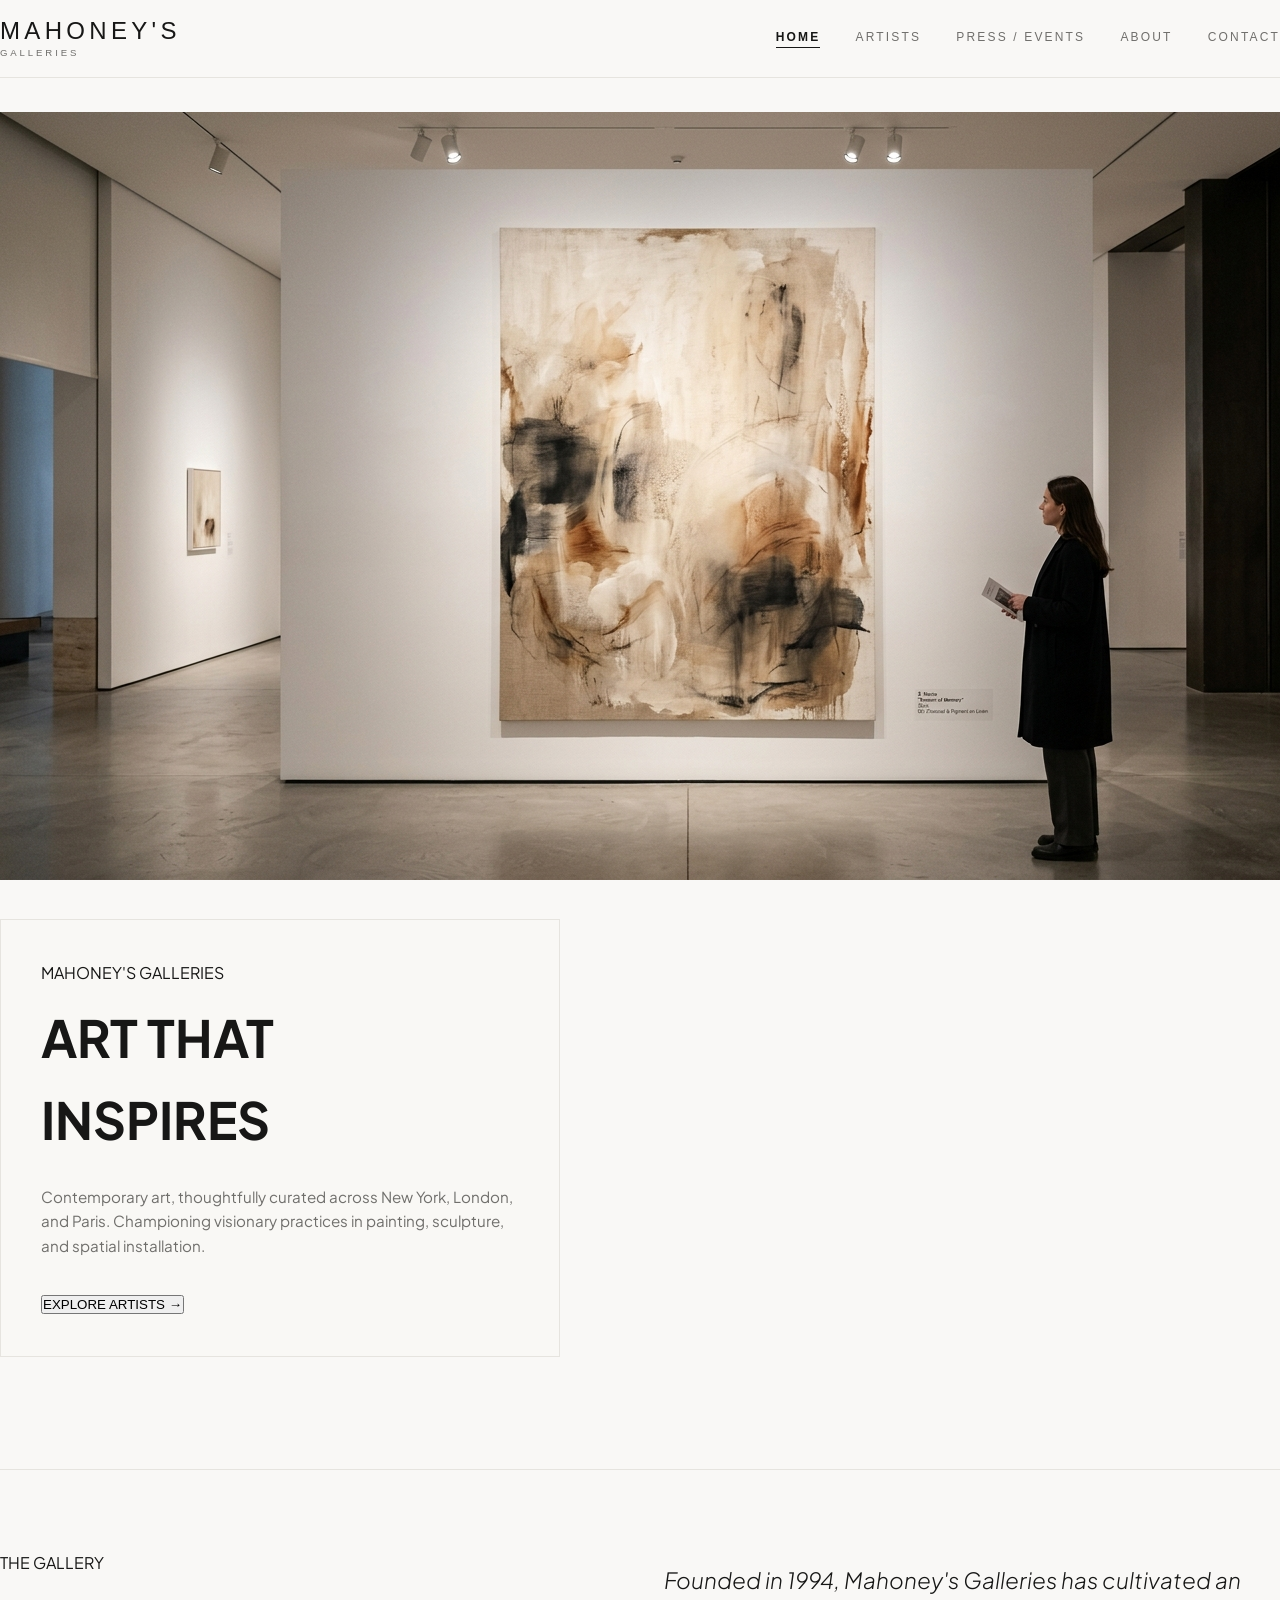
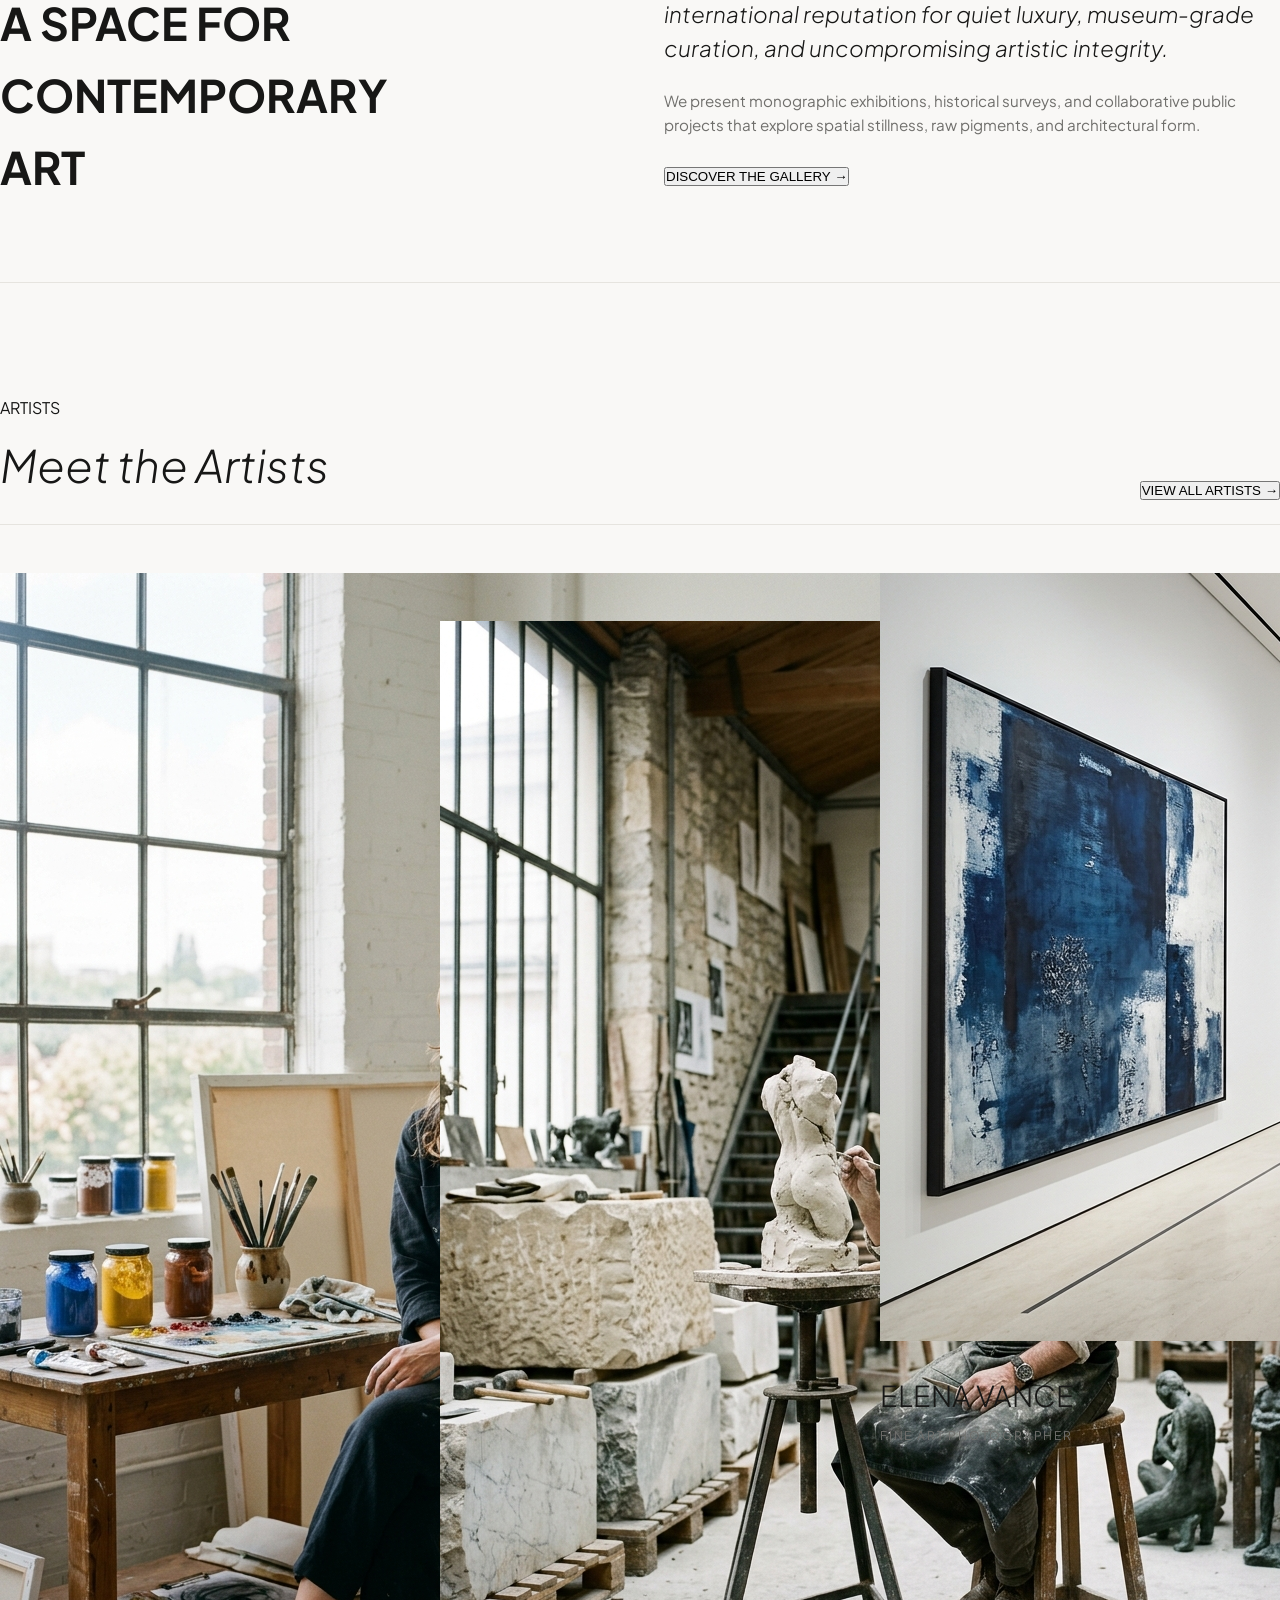
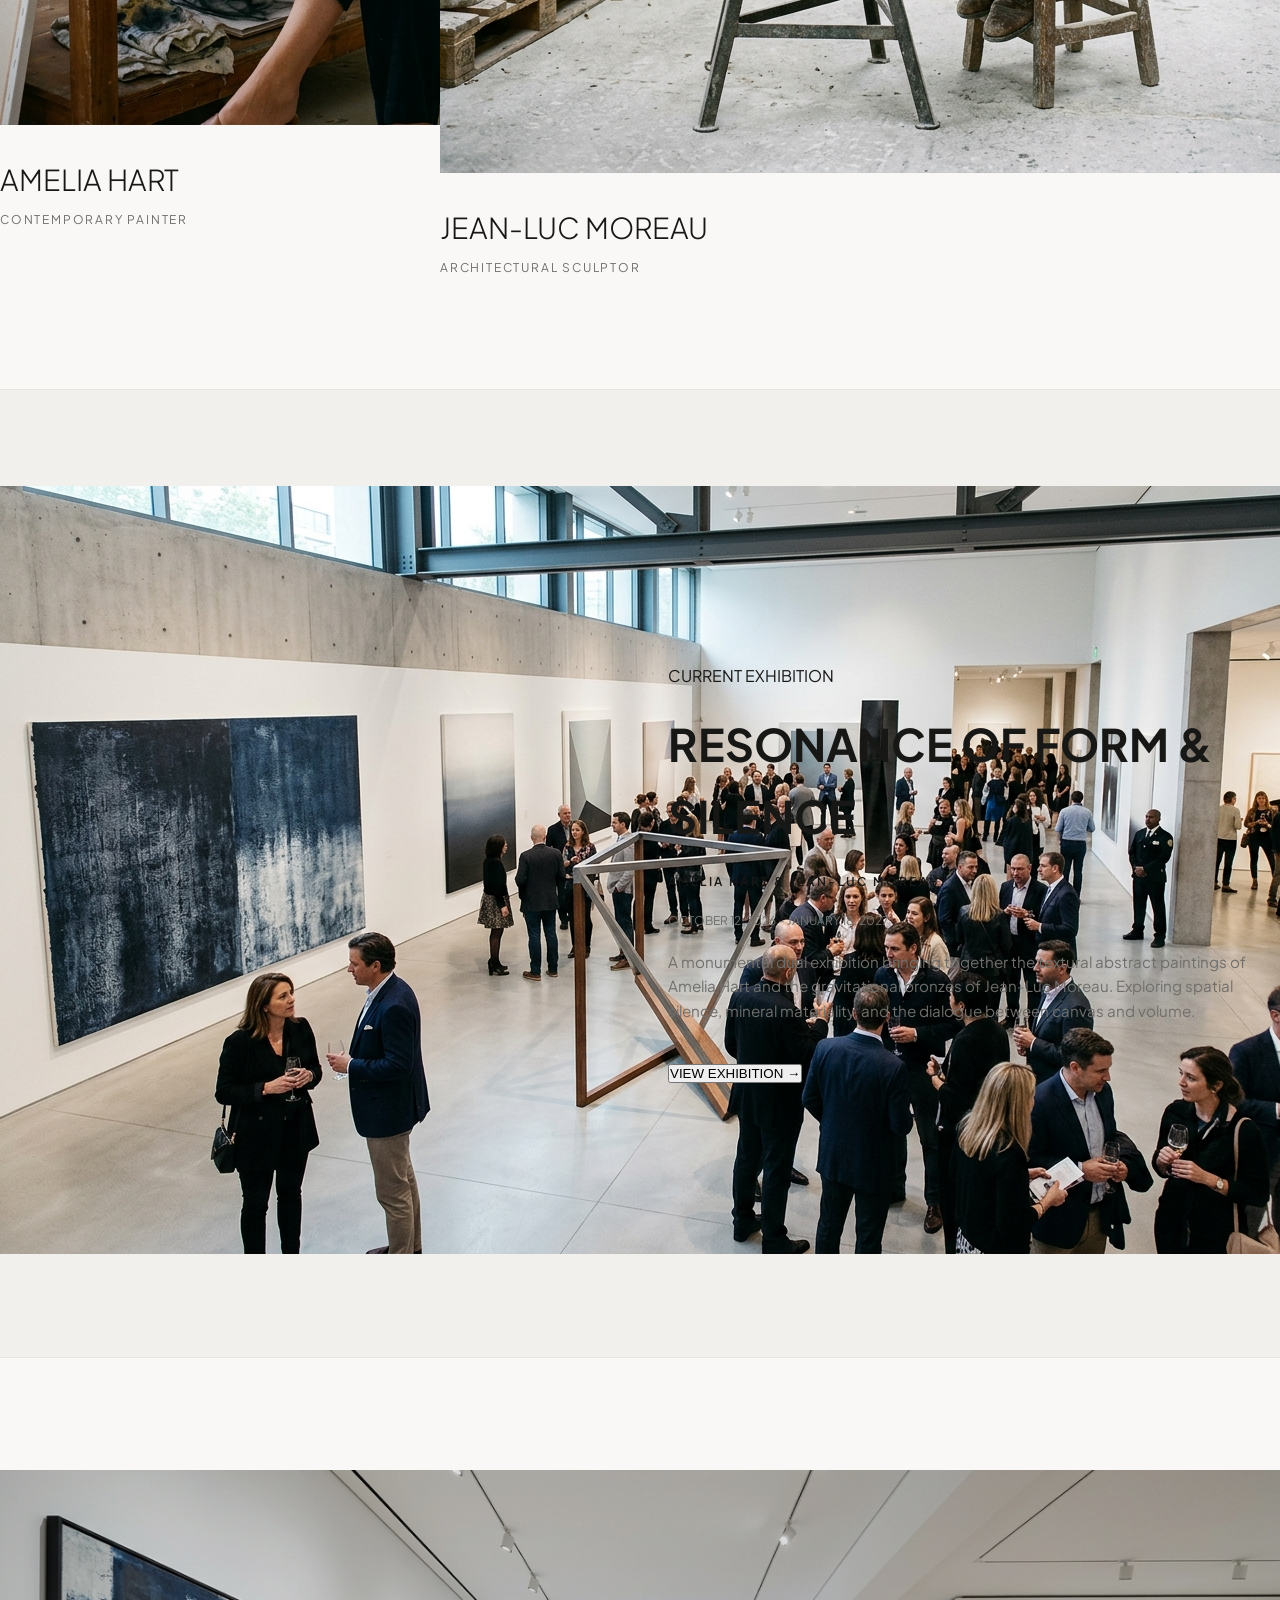
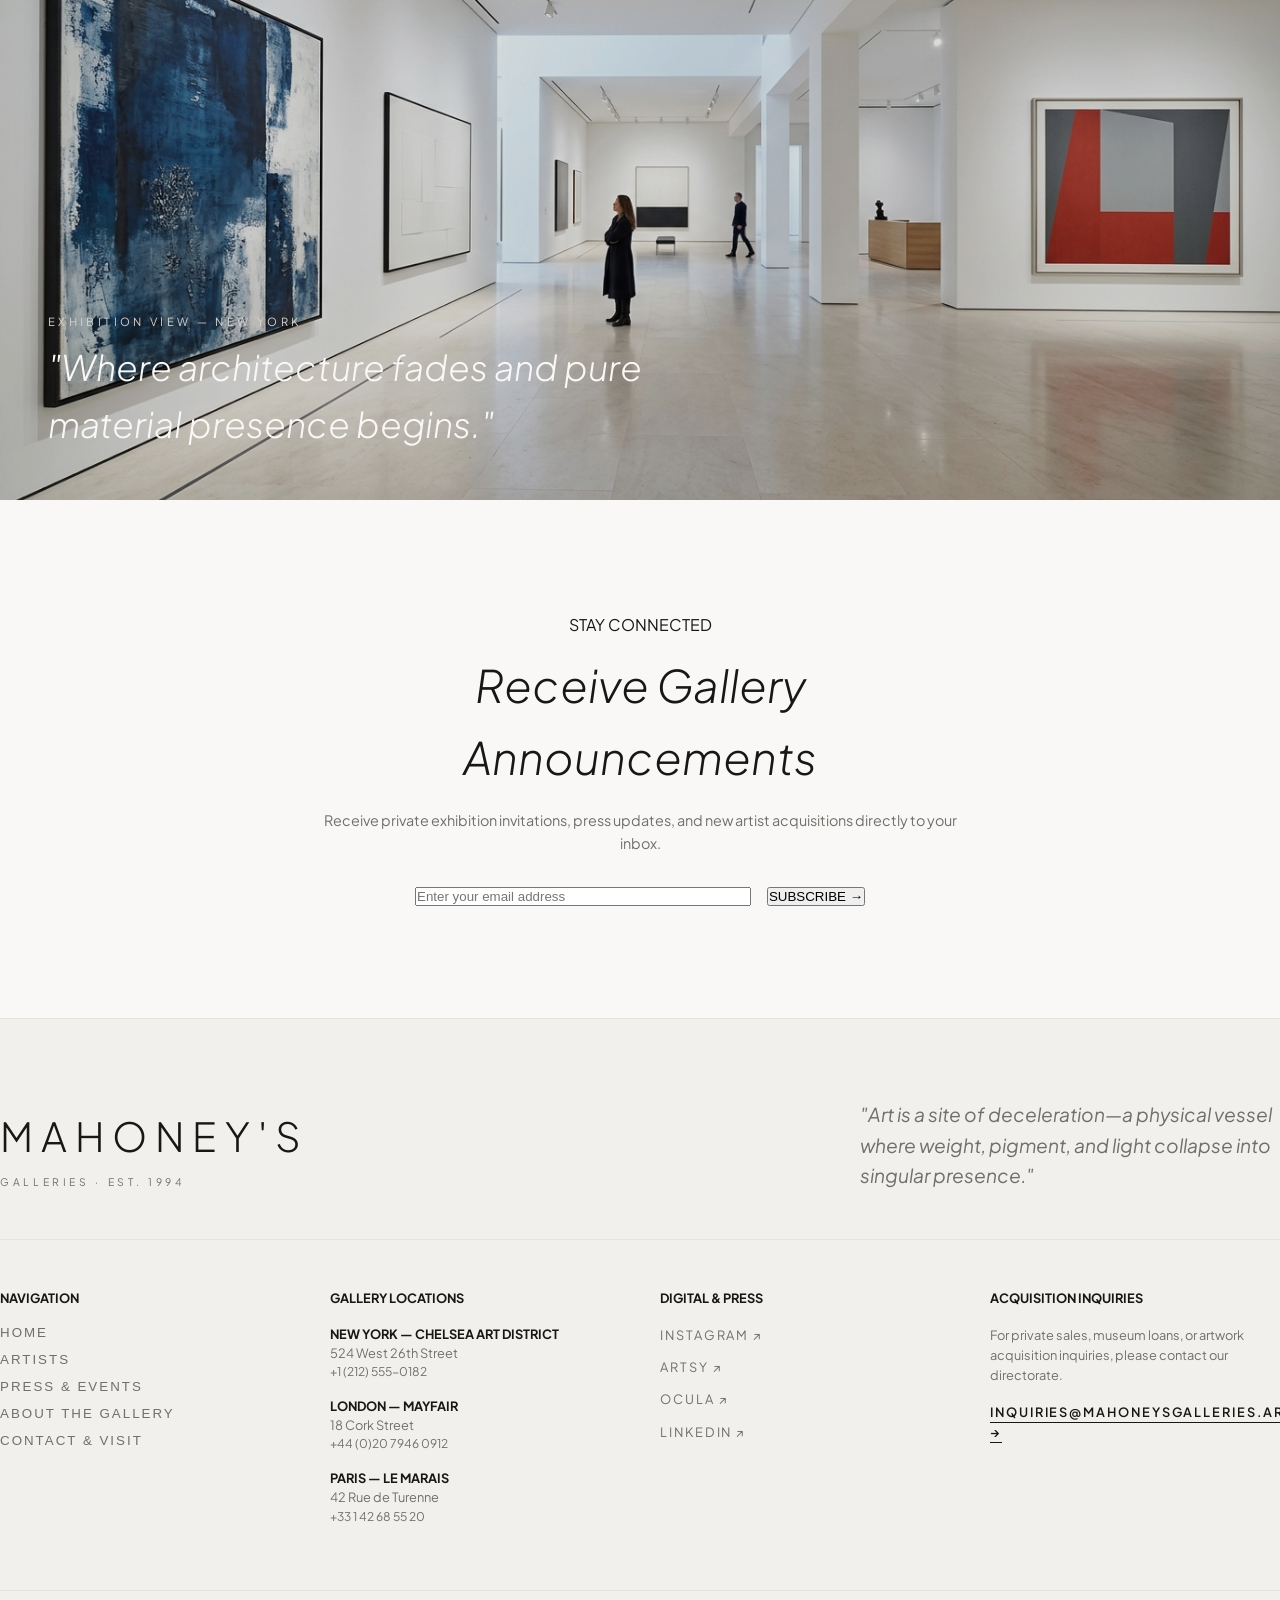
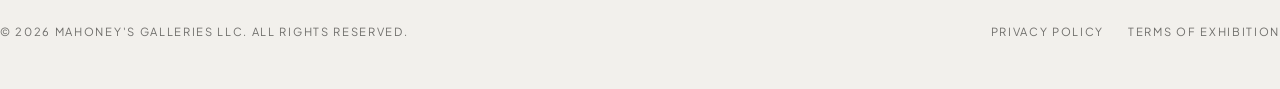
==== index.html @ 4bb2cbe0 "Add files via upload" ====
<!DOCTYPE html>
<html lang="en">
<head>
  <meta charset="UTF-8" />
  <meta name="viewport" content="width=device-width, initial-scale=1.0" />
  <title>MAHONEY'S GALLERIES | Contemporary Art Institution</title>
  <meta name="description" content="Mahoney's Galleries represents leading contemporary international artists across New York, London, and Paris. Thoughtfully curated exhibitions of modern painting, sculpture, and spatial installation art." />
  
  <!-- Open Graph Meta -->
  <meta property="og:title" content="MAHONEY'S GALLERIES | Contemporary Art & Curated Exhibitions" />
  <meta property="og:description" content="A space for contemporary art, ideas, and connection. Representing international contemporary artists." />
  <meta property="og:type" content="website" />
  
  <!-- Google Fonts: Cormorant Garamond (Editorial Serif) & Plus Jakarta Sans (Clean Sans-Serif) -->
  <link rel="preconnect" href="https://fonts.googleapis.com">
  <link rel="preconnect" href="https://fonts.gstatic.com" crossorigin>
  <link href="https://fonts.googleapis.com/css2?family=Cormorant+Garamond:ital,wght@0,300;0,400;0,500;0,600;1,300;1,400&family=Plus+Jakarta+Sans:wght@300;400;500;600;700&display=swap" rel="stylesheet">
  
  <!-- Design System CSS -->
  <link rel="stylesheet" href="src/index.css" />
</head>
<body>
  
  <!-- App Mounting Container -->
  <div id="root"></div>

  <!-- Standalone Browser Script (Zero Build Step Required, Works Directly via file:// or http://) -->
  <script src="js/app.js"></script>

</body>
</html>
---- src/index.css ----
/* ==========================================================================
   MAHONEY'S GALLERIES — LUXURY EDITORIAL DESIGN SYSTEM (VANILLA CSS)
   ========================================================================== */

:root {
  /* Color Palette */
  --bg-primary: #F9F8F6;
  --bg-secondary: #F2F0EC;
  --bg-card: #FFFFFF;
  --bg-dark: #171716;
  --text-primary: #171716;
  --text-secondary: #706F6C;
  --text-muted: #9C9A94;
  --text-light: #F9F8F6;
  --border-color: #E6E4DF;
  --border-dark: #171716;

  /* Typography */
  --font-serif: 'Cormorant Garamond', Georgia, serif;
  --font-sans: 'Plus Jakarta Sans', system-ui, -apple-system, sans-serif;
  --font-mono: ui-monospace, 'Cascadia Code', monospace;
}

/* Global Reset & Base */
*, *::before, *::after {
  box-sizing: border-box;
  margin: 0;
  padding: 0;
}

html {
  scroll-behavior: smooth;
  background-color: var(--bg-primary);
  color: var(--text-primary);
  font-family: var(--font-sans);
  -webkit-font-smoothing: antialiased;
  -moz-osx-font-smoothing: grayscale;
}

body {
  background-color: var(--bg-primary);
  color: var(--text-primary);
  min-height: 100vh;
  overflow-x: hidden;
  line-height: 1.6;
}

/* Custom Scrollbar */
::-webkit-scrollbar {
  width: 6px;
  height: 6px;
}
::-webkit-scrollbar-track {
  background: var(--bg-primary);
}
::-webkit-scrollbar-thumb {
  background: #D5D2CB;
  border-radius: 0px;
}
::-webkit-scrollbar-thumb:hover {
  background: #A09D96;
}

/* Layout Containers */
.gallery-container {
  width: 100%;
  max-width: 1400px;
  margin-left: auto;
  margin-right: auto;
  padding-left: 1.5rem;
  padding-right: 1.5rem;
}

@media (min-width: 768px) {
  .gallery-container {
    padding-left: 3rem;
    padding-right: 3rem;
  }
}

/* Typography Classes */
.font-serif {
  font-family: var(--font-serif);
}

.font-sans {
  font-family: var(--font-sans);
}

.font-mono {
  font-family: var(--font-mono);
}

.display-title {
  font-family: var(--font-serif);
  font-weight: 300;
  letter-spacing: -0.02em;
  line-height: 1.05;
}

.section-label {
  font-family: var(--font-sans);
  font-size: 0.75rem;
  font-weight: 600;
  letter-spacing: 0.2em;
  text-transform: uppercase;
  color: var(--text-secondary);
}

/* Editorial Button & Link System */
.link-editorial {
  display: inline-flex;
  align-items: center;
  gap: 0.6rem;
  font-family: var(--font-sans);
  font-size: 0.8125rem;
  font-weight: 600;
  letter-spacing: 0.18em;
  text-transform: uppercase;
  color: var(--text-primary);
  text-decoration: none;
  background: none;
  border: none;
  cursor: pointer;
  position: relative;
  padding-bottom: 4px;
  transition: opacity 0.3s ease;
}

.link-editorial::after {
  content: '';
  position: absolute;
  bottom: 0;
  left: 0;
  width: 100%;
  height: 1px;
  background-color: var(--text-primary);
  transform: scaleX(0.4);
  transform-origin: left;
  transition: transform 0.3s cubic-bezier(0.25, 1, 0.5, 1);
}

.link-editorial:hover::after {
  transform: scaleX(1);
}

.link-editorial .arrow-icon {
  transition: transform 0.3s ease;
}

.link-editorial:hover .arrow-icon {
  transform: translateX(5px);
}

/* Buttons */
.btn-primary-dark {
  display: inline-block;
  padding: 1rem 2.5rem;
  background-color: var(--text-primary);
  color: var(--text-light);
  font-family: var(--font-sans);
  font-size: 0.75rem;
  font-weight: 600;
  letter-spacing: 0.2em;
  text-transform: uppercase;
  border: 1px solid var(--text-primary);
  cursor: pointer;
  transition: background-color 0.3s ease, color 0.3s ease;
  text-decoration: none;
  text-align: center;
}

.btn-primary-dark:hover {
  background-color: #000000;
  border-color: #000000;
}

.btn-outline-light {
  display: inline-block;
  padding: 1rem 2.5rem;
  background-color: transparent;
  color: var(--text-light);
  font-family: var(--font-sans);
  font-size: 0.75rem;
  font-weight: 600;
  letter-spacing: 0.2em;
  text-transform: uppercase;
  border: 1px solid var(--text-light);
  cursor: pointer;
  transition: background-color 0.3s ease, color 0.3s ease;
  text-decoration: none;
}

.btn-outline-light:hover {
  background-color: var(--text-light);
  color: var(--text-primary);
}

/* Image Aspect Ratio Containers */
.art-img-container {
  overflow: hidden;
  background-color: var(--bg-secondary);
  position: relative;
  width: 100%;
}

.art-img-container img {
  width: 100%;
  height: 100%;
  object-fit: cover;
  display: block;
  transition: transform 0.8s cubic-bezier(0.16, 1, 0.3, 1), opacity 0.4s ease;
}

.art-img-container:hover img {
  transform: scale(1.03);
}

/* Form Styling */
.form-input-minimal {
  width: 100%;
  background: transparent;
  border: none;
  border-bottom: 1px solid var(--border-color);
  padding: 0.9rem 0;
  font-family: var(--font-sans);
  font-size: 0.9375rem;
  color: var(--text-primary);
  outline: none;
  border-radius: 0;
  transition: border-color 0.3s ease;
}

.form-input-minimal:focus {
  border-bottom-color: var(--text-primary);
}

.form-input-minimal::placeholder {
  color: var(--text-muted);
}

/* Animation Keyframes */
@keyframes fadeIn {
  from { opacity: 0; transform: translateY(10px); }
  to { opacity: 1; transform: translateY(0); }
}

.animate-fade-in {
  animation: fadeIn 0.5s cubic-bezier(0.16, 1, 0.3, 1) forwards;
}

/* Layout Helper Utilities */
.header-glass {
  background-color: rgba(249, 248, 246, 0.95);
  backdrop-filter: blur(8px);
  border-bottom: 1px solid var(--border-color);
}
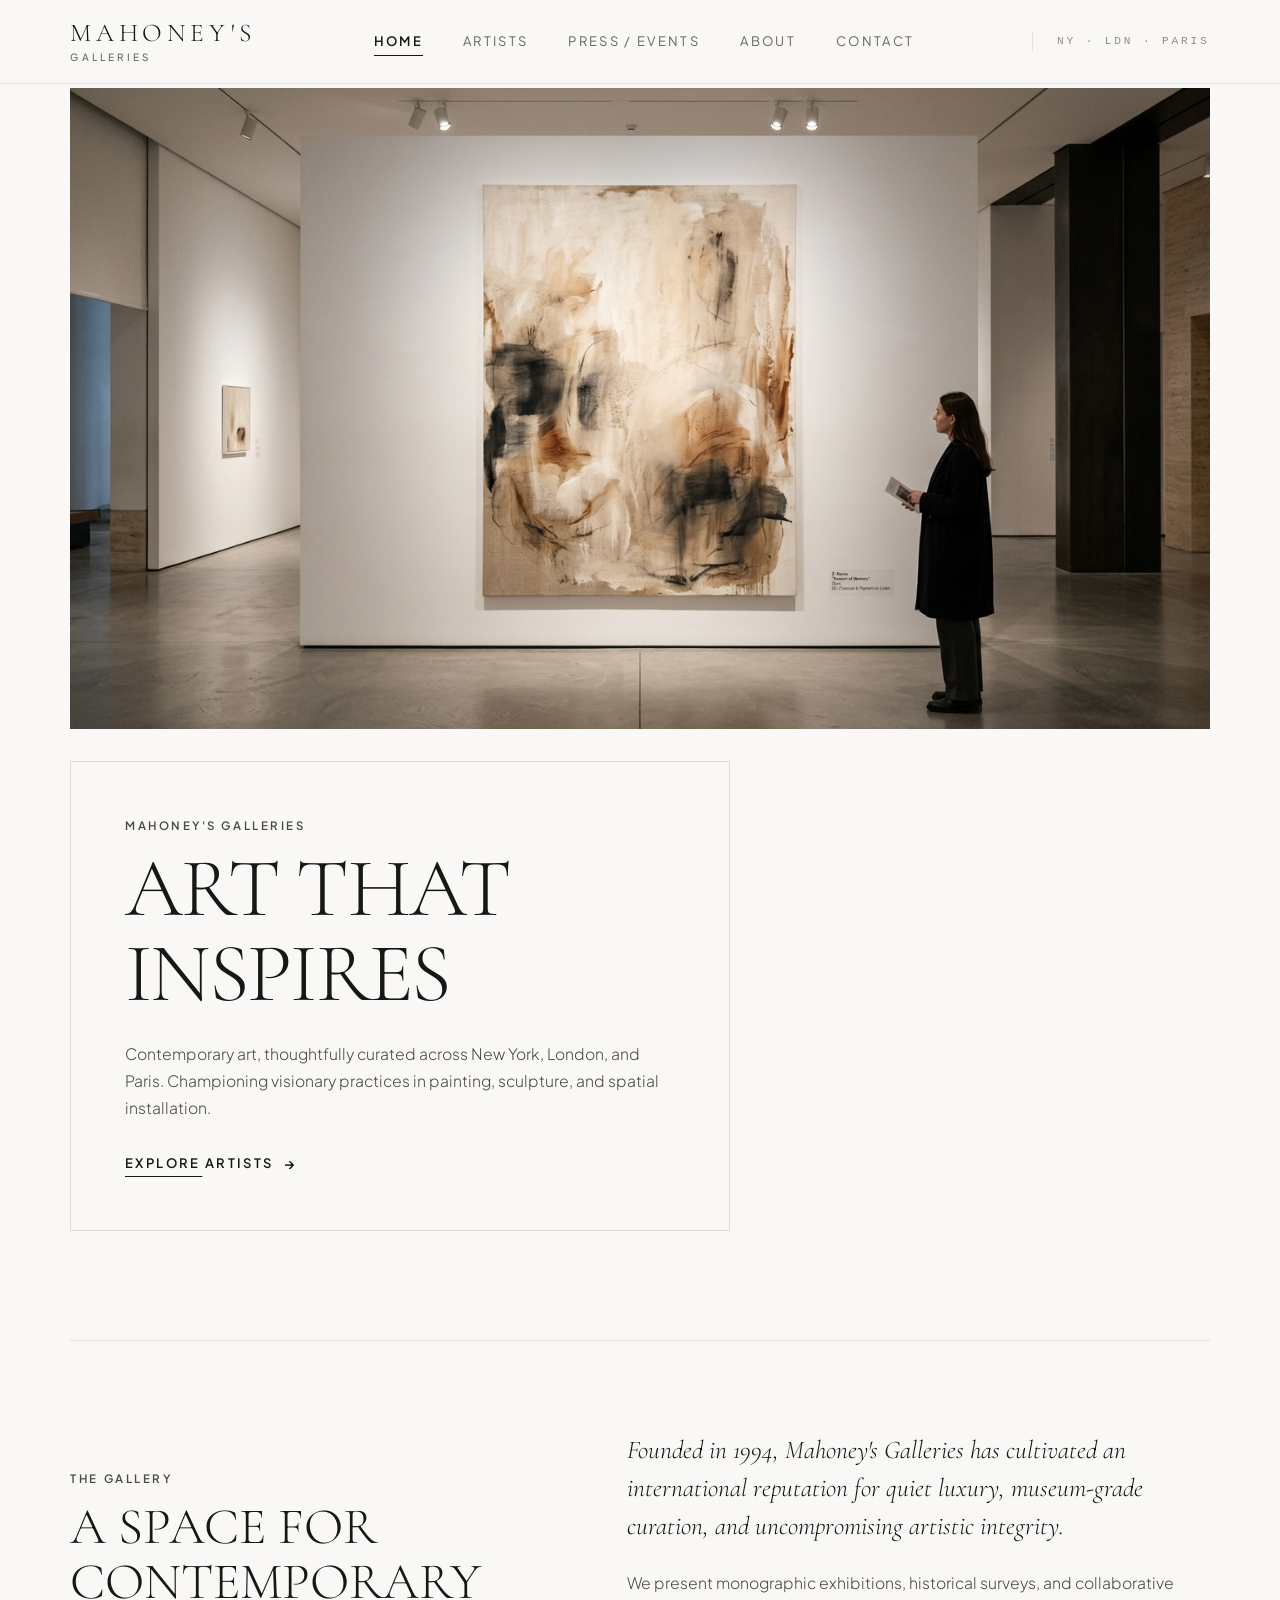
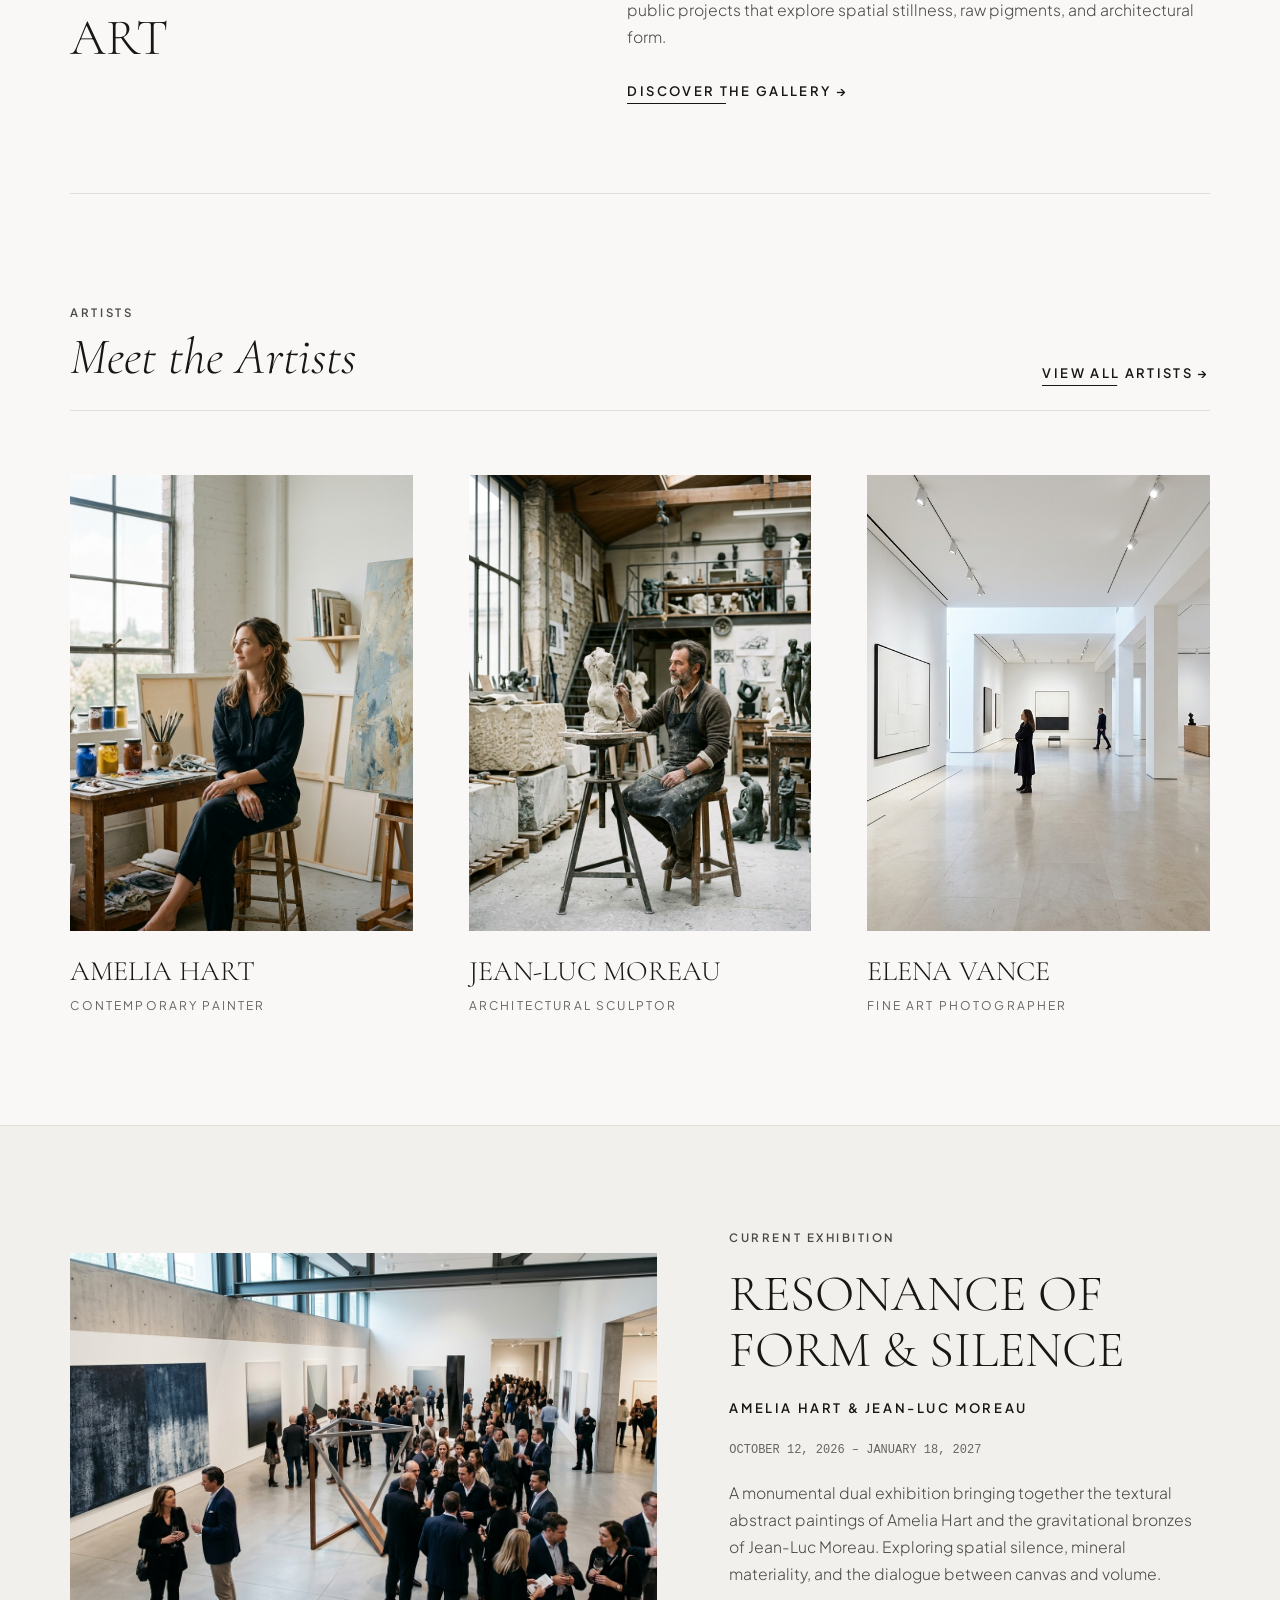
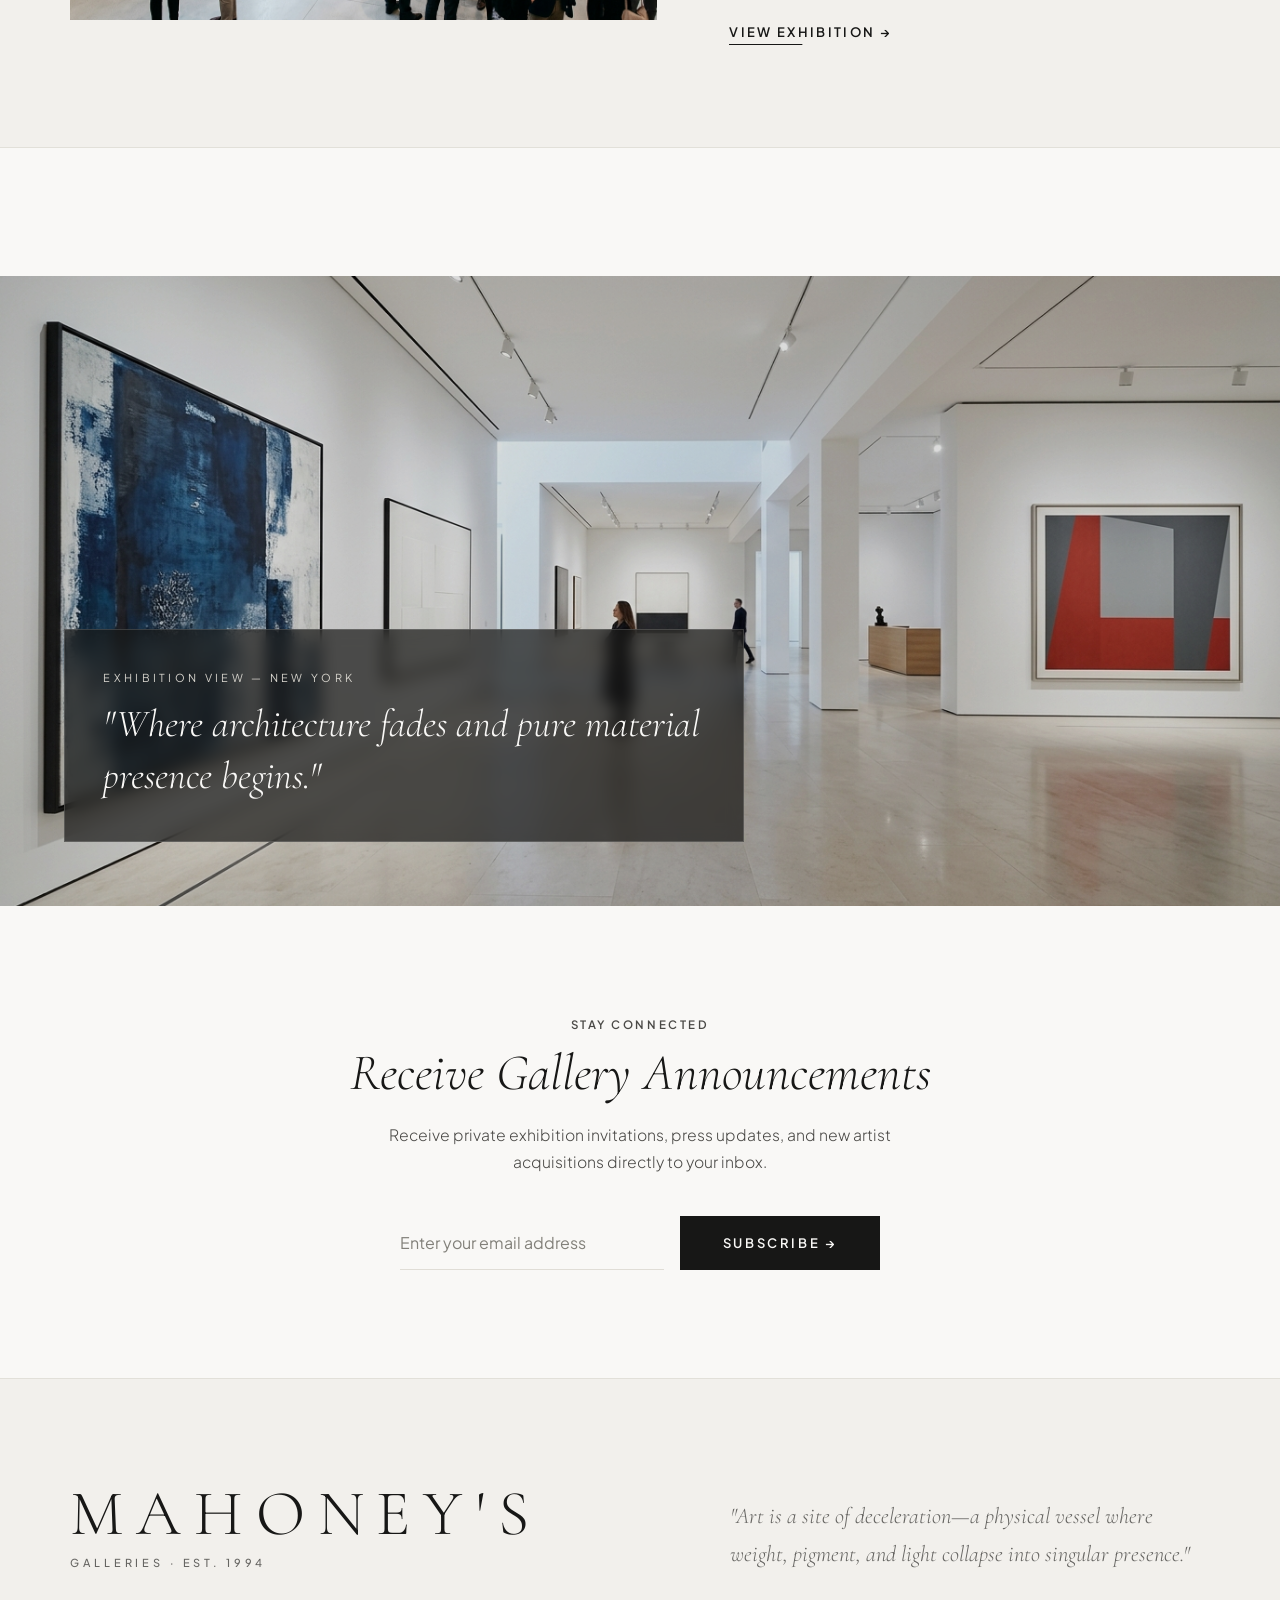
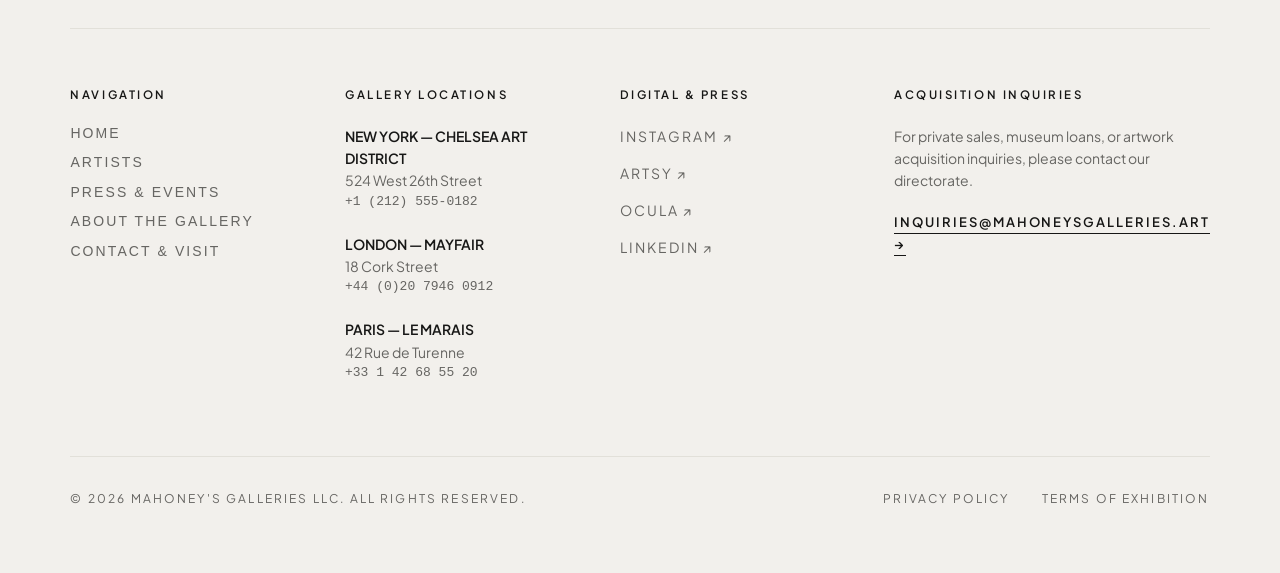
==== commit 682ce7eb: "Add files via upload" ====
--- a/index.html
+++ b/index.html
@@ -1,31 +1,342 @@
-<!DOCTYPE html>
-<html lang="en">
-<head>
-  <meta charset="UTF-8" />
-  <meta name="viewport" content="width=device-width, initial-scale=1.0" />
+<html lang="en"><head>
+  <meta charset="UTF-8">
+  <meta name="viewport" content="width=device-width, initial-scale=1.0">
   <title>MAHONEY'S GALLERIES | Contemporary Art Institution</title>
-  <meta name="description" content="Mahoney's Galleries represents leading contemporary international artists across New York, London, and Paris. Thoughtfully curated exhibitions of modern painting, sculpture, and spatial installation art." />
+  <meta name="description" content="Mahoney's Galleries represents leading contemporary international artists across New York, London, and Paris. Thoughtfully curated exhibitions of modern painting, sculpture, and spatial installation art.">
   
   <!-- Open Graph Meta -->
-  <meta property="og:title" content="MAHONEY'S GALLERIES | Contemporary Art & Curated Exhibitions" />
-  <meta property="og:description" content="A space for contemporary art, ideas, and connection. Representing international contemporary artists." />
-  <meta property="og:type" content="website" />
+  <meta property="og:title" content="MAHONEY'S GALLERIES | Contemporary Art &amp; Curated Exhibitions">
+  <meta property="og:description" content="A space for contemporary art, ideas, and connection. Representing international contemporary artists.">
+  <meta property="og:type" content="website">
   
   <!-- Google Fonts: Cormorant Garamond (Editorial Serif) & Plus Jakarta Sans (Clean Sans-Serif) -->
   <link rel="preconnect" href="https://fonts.googleapis.com">
-  <link rel="preconnect" href="https://fonts.gstatic.com" crossorigin>
-  <link href="https://fonts.googleapis.com/css2?family=Cormorant+Garamond:ital,wght@0,300;0,400;0,500;0,600;1,300;1,400&family=Plus+Jakarta+Sans:wght@300;400;500;600;700&display=swap" rel="stylesheet">
+  <link rel="preconnect" href="https://fonts.gstatic.com" crossorigin="">
+  <link href="https://fonts.googleapis.com/css2?family=Cormorant+Garamond:ital,wght@0,300;0,400;0,500;0,600;1,300;1,400&amp;family=Plus+Jakarta+Sans:wght@300;400;500;600;700&amp;display=swap" rel="stylesheet">
   
   <!-- Design System CSS -->
-  <link rel="stylesheet" href="src/index.css" />
+  <link rel="stylesheet" href="src/index.css">
 </head>
 <body>
   
   <!-- App Mounting Container -->
-  <div id="root"></div>
+  <div id="root">
+      <div style="min-height: 100vh; display: flex; flex-direction: column; background-color: #F9F8F6; color: #171716;">
+        
+      <header style="position: fixed; top: 0; left: 0; right: 0; z-index: 40; background-color: rgba(249, 248, 246, 0.96); backdrop-filter: blur(8px); border-bottom: 1px solid #E2E0D9; padding: 1.25rem 0; transition: all 0.3s ease;">
+        <div class="gallery-container" style="display: flex; align-items: center; justify-content: space-between;">
+          
+          <!-- Logo -->
+          <button data-nav="home" style="background: none; border: none; text-align: left; cursor: pointer; padding: 0;">
+            <span class="font-serif" style="font-size: clamp(1.4rem, 2vw, 1.75rem); letter-spacing: 0.18em; text-transform: uppercase; font-weight: 300; display: block; line-height: 1; color: #171716;">
+              MAHONEY'S
+            </span>
+            <span class="font-sans" style="font-size: 0.625rem; letter-spacing: 0.32em; color: #666562; text-transform: uppercase; display: block; margin-top: 5px; font-weight: 500;">
+              GALLERIES
+            </span>
+          </button>
+
+          <!-- Desktop Nav (860px+) -->
+          <nav class="nav-desktop-only" style="align-items: center; gap: 2.5rem;">
+            
+                <button data-nav="home" class="header-nav-link" style="color: #171716; font-weight: 600; border-bottom: 1px solid #171716;">
+                  Home
+                </button>
+              
+                <button data-nav="artists" class="header-nav-link" style="color: #666562; font-weight: 400; border-bottom: 1px solid transparent;">
+                  Artists
+                </button>
+              
+                <button data-nav="press-events" class="header-nav-link" style="color: #666562; font-weight: 400; border-bottom: 1px solid transparent;">
+                  Press / Events
+                </button>
+              
+                <button data-nav="about" class="header-nav-link" style="color: #666562; font-weight: 400; border-bottom: 1px solid transparent;">
+                  About
+                </button>
+              
+                <button data-nav="contact" class="header-nav-link" style="color: #666562; font-weight: 400; border-bottom: 1px solid transparent;">
+                  Contact
+                </button>
+              
+          </nav>
+
+          <!-- Location Indicator Desktop -->
+          <div class="nav-desktop-only" style="align-items: center; gap: 0.6rem; font-size: 0.7rem; letter-spacing: 0.25em; color: #8E8C86; font-family: var(--font-mono); text-transform: uppercase; border-left: 1px solid #E2E0D9; padding-left: 1.5rem;">
+            <span>NY</span><span>·</span><span>LDN</span><span>·</span><span>PARIS</span>
+          </div>
+
+          <!-- Mobile Hamburger Toggle (< 860px) -->
+          <button id="toggle-mobile-menu" class="hamburger-mobile-only" style="background: none; border: none; cursor: pointer; font-family: var(--font-sans); font-size: 0.8125rem; letter-spacing: 0.2em; text-transform: uppercase; font-weight: 600; color: #171716; padding: 0.5rem 0; align-items: center; gap: 0.5rem;">
+            <span>MENU</span>
+            <span style="font-size: 1.2rem; line-height: 1;">☰</span>
+          </button>
+
+        </div>
+      </header>
+    
+        <main style="flex: 1;">
+          
+      <div style="padding-top: 5.5rem;">
+        
+        <!-- HERO SECTION -->
+        <section class="gallery-container section-margin">
+          <div class="hero-wrapper">
+            
+            <!-- Hero Image Container (65-75vh mobile) -->
+            <div class="art-img-container" style="aspect-ratio: 16/9; max-height: 75vh; min-height: 50vh;">
+              <img src="images/hero_artwork.jpg" alt="Contemporary Art Exhibition Hero Canvas">
+            </div>
+
+            <!-- Dedicated High-Contrast Text Card -->
+            <div class="hero-text-card">
+              <span class="section-label" style="display: block; margin-bottom: 0.75rem;">MAHONEY'S GALLERIES</span>
+              
+              <h1 class="hero-display-title" style="text-transform: uppercase; margin-bottom: 1.5rem;">
+                ART THAT<br>INSPIRES
+              </h1>
+              
+              <p class="body-text-editorial" style="margin-bottom: 2rem;">
+                Contemporary art, thoughtfully curated across New York, London, and Paris. Championing visionary practices in painting, sculpture, and spatial installation.
+              </p>
+
+              <div>
+                <button data-nav="artists" class="link-editorial">
+                  <span>EXPLORE ARTISTS</span> <span class="arrow-icon">→</span>
+                </button>
+              </div>
+            </div>
+
+          </div>
+        </section>
+
+        <!-- INTRODUCTION SECTION -->
+        <section class="gallery-container section-margin">
+          <div style="border-top: 1px solid #E2E0D9; border-bottom: 1px solid #E2E0D9; padding: clamp(3.5rem, 7vw, 6.5rem) 0;">
+            <div class="intro-grid">
+              <div>
+                <span class="section-label" style="display: block; margin-bottom: 0.75rem;">THE GALLERY</span>
+                <h2 class="section-heading-large" style="text-transform: uppercase;">
+                  A SPACE FOR<br>CONTEMPORARY<br>ART
+                </h2>
+              </div>
+              <div style="display: flex; flex-direction: column; gap: 1.5rem;">
+                <p class="font-serif" style="font-size: clamp(1.25rem, 2vw, 1.65rem); font-style: italic; font-weight: 300; line-height: 1.5; color: #171716;">
+                  Founded in 1994, Mahoney's Galleries has cultivated an international reputation for quiet luxury, museum-grade curation, and uncompromising artistic integrity.
+                </p>
+                <p class="body-text-editorial">
+                  We present monographic exhibitions, historical surveys, and collaborative public projects that explore spatial stillness, raw pigments, and architectural form.
+                </p>
+                <div style="padding-top: 0.5rem;">
+                  <button data-nav="about" class="link-editorial">
+                    DISCOVER THE GALLERY →
+                  </button>
+                </div>
+              </div>
+            </div>
+          </div>
+        </section>
+
+        <!-- FEATURED ARTISTS -->
+        <section class="gallery-container section-margin">
+          <div style="display: flex; flex-wrap: wrap; justify-content: space-between; align-items: flex-end; gap: 1.5rem; margin-bottom: clamp(2.5rem, 5vw, 4rem); border-bottom: 1px solid #E2E0D9; padding-bottom: 1.5rem;">
+            <div>
+              <span class="section-label" style="display: block; margin-bottom: 0.5rem;">ARTISTS</span>
+              <h2 class="section-heading-large" style="font-style: italic;">Meet the Artists</h2>
+            </div>
+            <button data-nav="artists" class="link-editorial">VIEW ALL ARTISTS →</button>
+          </div>
+
+          <div class="artists-grid">
+            
+              <div data-select-artist="amelia-hart" style="cursor: pointer;">
+                <div class="art-img-container" style="aspect-ratio: 3/4; margin-bottom: 1.5rem;">
+                  <img src="images/artist_amelia.jpg" alt="AMELIA HART">
+                </div>
+                <h3 class="subheading-title" style="margin-bottom: 0.5rem;">AMELIA HART</h3>
+                <p class="font-sans" style="font-size: clamp(0.75rem, 0.9vw, 0.875rem); letter-spacing: 0.18em; color: #666562; text-transform: uppercase;">
+                  Contemporary Painter
+                </p>
+              </div>
+            
+              <div data-select-artist="jean-luc-moreau" style="cursor: pointer;">
+                <div class="art-img-container" style="aspect-ratio: 3/4; margin-bottom: 1.5rem;">
+                  <img src="images/artist_jean_luc.jpg" alt="JEAN-LUC MOREAU">
+                </div>
+                <h3 class="subheading-title" style="margin-bottom: 0.5rem;">JEAN-LUC MOREAU</h3>
+                <p class="font-sans" style="font-size: clamp(0.75rem, 0.9vw, 0.875rem); letter-spacing: 0.18em; color: #666562; text-transform: uppercase;">
+                  Architectural Sculptor
+                </p>
+              </div>
+            
+              <div data-select-artist="elena-vance" style="cursor: pointer;">
+                <div class="art-img-container" style="aspect-ratio: 3/4; margin-bottom: 1.5rem;">
+                  <img src="images/gallery_interior.jpg" alt="ELENA VANCE">
+                </div>
+                <h3 class="subheading-title" style="margin-bottom: 0.5rem;">ELENA VANCE</h3>
+                <p class="font-sans" style="font-size: clamp(0.75rem, 0.9vw, 0.875rem); letter-spacing: 0.18em; color: #666562; text-transform: uppercase;">
+                  Fine Art Photographer
+                </p>
+              </div>
+            
+          </div>
+        </section>
+
+        <!-- CURRENT EXHIBITION -->
+        <section style="background-color: #F2F0EC; border-top: 1px solid #E2E0D9; border-bottom: 1px solid #E2E0D9; padding: clamp(4rem, 8vw, 8rem) 0; margin-bottom: clamp(4.5rem, 10vw, 10.5rem);">
+          <div class="gallery-container">
+            <div class="exhibition-grid">
+              <div class="art-img-container" style="aspect-ratio: 16/10;">
+                <img src="images/exhibition_installation.jpg" alt="RESONANCE OF FORM &amp; SILENCE">
+              </div>
+              <div style="display: flex; flex-direction: column; gap: 1.25rem;">
+                <span class="section-label">CURRENT EXHIBITION</span>
+                <h2 class="section-heading-large" style="text-transform: uppercase;">RESONANCE OF FORM &amp; SILENCE</h2>
+                <p class="font-sans" style="font-size: clamp(0.8125rem, 1vw, 0.9375rem); letter-spacing: 0.2em; font-weight: 600; text-transform: uppercase; color: #171716;">
+                  AMELIA HART &amp; JEAN-LUC MOREAU
+                </p>
+                <p class="font-mono" style="font-size: clamp(0.75rem, 0.9vw, 0.8125rem); color: #666562; text-transform: uppercase;">
+                  OCTOBER 12, 2026 – JANUARY 18, 2027
+                </p>
+                <p class="body-text-editorial">A monumental dual exhibition bringing together the textural abstract paintings of Amelia Hart and the gravitational bronzes of Jean-Luc Moreau. Exploring spatial silence, mineral materiality, and the dialogue between canvas and volume.</p>
+                <div style="padding-top: 1rem;">
+                  <button data-open-event="exhibition-resonance" class="link-editorial">VIEW EXHIBITION →</button>
+                </div>
+              </div>
+            </div>
+          </div>
+        </section>
+
+        <!-- FULL-WIDTH ARTWORK MOMENT -->
+        <section class="section-margin">
+          <div style="height: clamp(55vh, 70vh, 80vh); position: relative; overflow: hidden; background-color: #171716;">
+            <img src="images/gallery_interior.jpg" alt="Gallery Spatial Moment" style="width: 100%; height: 100%; object-fit: cover; opacity: 0.85;">
+            <div style="position: absolute; bottom: clamp(2rem, 5vw, 5rem); left: clamp(1.5rem, 5vw, 5rem); right: clamp(1.5rem, 5vw, 5rem); color: #F9F8F6; max-width: 680px; background-color: rgba(23, 23, 22, 0.7); backdrop-filter: blur(8px); padding: clamp(1.5rem, 3vw, 2.5rem); border: 1px solid rgba(255,255,255,0.15);">
+              <span class="font-sans" style="font-size: clamp(0.6875rem, 0.8vw, 0.75rem); letter-spacing: 0.3em; text-transform: uppercase; display: block; margin-bottom: 0.75rem; color: #D5D2CB;">
+                EXHIBITION VIEW — NEW YORK
+              </span>
+              <p class="font-serif" style="font-style: italic; font-size: clamp(1.5rem, 3vw, 2.4rem); font-weight: 300; line-height: 1.35;">
+                "Where architecture fades and pure material presence begins."
+              </p>
+            </div>
+          </div>
+        </section>
+
+        <!-- NEWSLETTER SECTION -->
+        <section class="gallery-container section-margin" style="max-width: 780px; text-align: center;">
+          <span class="section-label" style="display: block; margin-bottom: 0.75rem;">STAY CONNECTED</span>
+          
+          <h2 class="section-heading-large" style="font-style: italic; margin-bottom: 1.25rem;">
+            Receive Gallery Announcements
+          </h2>
+          
+          <p class="body-text-editorial" style="max-width: 540px; margin: 0 auto 2.5rem auto;">
+            Receive private exhibition invitations, press updates, and new artist acquisitions directly to your inbox.
+          </p>
+          
+          <form id="newsletter-form" style="display: flex; flex-direction: row; flex-wrap: wrap; gap: 1rem; justify-content: center; max-width: 480px; margin: 0 auto;">
+            <input type="email" required="" placeholder="Enter your email address" class="form-input-minimal" style="flex: 1 1 240px;">
+            <button type="submit" class="btn-primary-dark" style="flex: 0 0 auto;">SUBSCRIBE →</button>
+          </form>
+        </section>
+
+      </div>
+    
+        </main>
+        
+      <footer style="background-color: #F2F0EC; border-top: 1px solid #E2E0D9; color: #171716; padding-top: clamp(4rem, 8vw, 7rem); padding-bottom: 4rem;">
+        <div class="gallery-container">
+          
+          <div style="border-bottom: 1px solid #E2E0D9; padding-bottom: 3.5rem; margin-bottom: 3.5rem; display: flex; flex-wrap: wrap; align-items: flex-end; justify-content: space-between; gap: 2.5rem;">
+            <div>
+              <span class="font-serif" style="font-size: clamp(2.5rem, 5vw, 4rem); letter-spacing: 0.2em; font-weight: 300; text-transform: uppercase; display: block; line-height: 1;">
+                MAHONEY'S
+              </span>
+              <span class="font-sans" style="font-size: 0.6875rem; letter-spacing: 0.35em; color: #666562; text-transform: uppercase; display: block; margin-top: 8px; font-weight: 500;">
+                GALLERIES · EST. 1994
+              </span>
+            </div>
+            <p class="font-serif" style="font-style: italic; font-size: clamp(1.15rem, 1.8vw, 1.4rem); color: #666562; max-width: 480px; font-weight: 300;">
+              "Art is a site of deceleration—a physical vessel where weight, pigment, and light collapse into singular presence."
+            </p>
+          </div>
+
+          <div class="footer-grid" style="margin-bottom: 4.5rem; font-size: 0.875rem;">
+            <div>
+              <h4 class="section-label" style="margin-bottom: 1.25rem; color: #171716;">NAVIGATION</h4>
+              <div style="display: flex; flex-direction: column; gap: 0.85rem; text-transform: uppercase; letter-spacing: 0.15em; color: #666562;">
+                <button data-nav="home" style="background: none; border: none; text-transform: uppercase; letter-spacing: 0.15em; color: #666562; text-align: left; cursor: pointer; font-size: 0.875rem;">Home</button>
+                <button data-nav="artists" style="background: none; border: none; text-transform: uppercase; letter-spacing: 0.15em; color: #666562; text-align: left; cursor: pointer; font-size: 0.875rem;">Artists</button>
+                <button data-nav="press-events" style="background: none; border: none; text-transform: uppercase; letter-spacing: 0.15em; color: #666562; text-align: left; cursor: pointer; font-size: 0.875rem;">Press &amp; Events</button>
+                <button data-nav="about" style="background: none; border: none; text-transform: uppercase; letter-spacing: 0.15em; color: #666562; text-align: left; cursor: pointer; font-size: 0.875rem;">About the Gallery</button>
+                <button data-nav="contact" style="background: none; border: none; text-transform: uppercase; letter-spacing: 0.15em; color: #666562; text-align: left; cursor: pointer; font-size: 0.875rem;">Contact &amp; Visit</button>
+              </div>
+            </div>
+
+            <div>
+              <h4 class="section-label" style="margin-bottom: 1.25rem; color: #171716;">GALLERY LOCATIONS</h4>
+              <div style="display: flex; flex-direction: column; gap: 1.25rem; color: #666562; line-height: 1.6;">
+                
+                  <div>
+                    <strong style="color: #171716; text-transform: uppercase; display: block; font-weight: 600;">New York — Chelsea Art District</strong>
+                    <p style="font-size: 0.875rem;">524 West 26th Street</p>
+                    <p class="font-mono" style="font-size: 0.8125rem;">+1 (212) 555-0182</p>
+                  </div>
+                
+                  <div>
+                    <strong style="color: #171716; text-transform: uppercase; display: block; font-weight: 600;">London — Mayfair</strong>
+                    <p style="font-size: 0.875rem;">18 Cork Street</p>
+                    <p class="font-mono" style="font-size: 0.8125rem;">+44 (0)20 7946 0912</p>
+                  </div>
+                
+                  <div>
+                    <strong style="color: #171716; text-transform: uppercase; display: block; font-weight: 600;">Paris — Le Marais</strong>
+                    <p style="font-size: 0.875rem;">42 Rue de Turenne</p>
+                    <p class="font-mono" style="font-size: 0.8125rem;">+33 1 42 68 55 20</p>
+                  </div>
+                
+              </div>
+            </div>
+
+            <div>
+              <h4 class="section-label" style="margin-bottom: 1.25rem; color: #171716;">DIGITAL &amp; PRESS</h4>
+              <div style="display: flex; flex-direction: column; gap: 0.85rem; text-transform: uppercase; letter-spacing: 0.15em; color: #666562;">
+                <a href="https://instagram.com" target="_blank" style="color: #666562; text-decoration: none;">Instagram ↗</a>
+                <a href="https://artsy.net" target="_blank" style="color: #666562; text-decoration: none;">Artsy ↗</a>
+                <a href="https://ocula.com" target="_blank" style="color: #666562; text-decoration: none;">Ocula ↗</a>
+                <a href="https://linkedin.com" target="_blank" style="color: #666562; text-decoration: none;">LinkedIn ↗</a>
+              </div>
+            </div>
+
+            <div>
+              <h4 class="section-label" style="margin-bottom: 1.25rem; color: #171716;">ACQUISITION INQUIRIES</h4>
+              <p style="color: #666562; margin-bottom: 1.25rem; line-height: 1.6; font-size: 0.875rem;">
+                For private sales, museum loans, or artwork acquisition inquiries, please contact our directorate.
+              </p>
+              <a href="mailto:inquiries@mahoneysgalleries.art" style="color: #171716; font-weight: 600; text-transform: uppercase; letter-spacing: 0.15em; border-bottom: 1px solid #171716; padding-bottom: 3px; text-decoration: none; font-size: 0.8125rem;">
+                inquiries@mahoneysgalleries.art →
+              </a>
+            </div>
+          </div>
+
+          <div style="border-top: 1px solid #E2E0D9; padding-top: 2rem; display: flex; flex-wrap: wrap; justify-content: space-between; align-items: center; gap: 1.5rem; font-size: 0.75rem; color: #666562; letter-spacing: 0.18em; text-transform: uppercase;">
+            <p>© 2026 MAHONEY'S GALLERIES LLC. ALL RIGHTS RESERVED.</p>
+            <div style="display: flex; gap: 2rem;">
+              <span>PRIVACY POLICY</span>
+              <span>TERMS OF EXHIBITION</span>
+            </div>
+          </div>
+        </div>
+      </footer>
+    
+        
+        
+      </div>
+    </div>
 
   <!-- Standalone Browser Script (Zero Build Step Required, Works Directly via file:// or http://) -->
   <script src="js/app.js"></script>
 
-</body>
-</html>
+
+
+</body></html>
--- a/src/index.css
+++ b/src/index.css
@@ -1,5 +1,6 @@
 /* ==========================================================================
-   MAHONEY'S GALLERIES — LUXURY EDITORIAL DESIGN SYSTEM (VANILLA CSS)
+   MAHONEY'S GALLERIES — FINAL PRECISION POLISH DESIGN SYSTEM
+   Artwork First · Typography Second · Whitespace Always
    ========================================================================== */
 
 :root {
@@ -9,13 +10,13 @@
   --bg-card: #FFFFFF;
   --bg-dark: #171716;
   --text-primary: #171716;
-  --text-secondary: #706F6C;
-  --text-muted: #9C9A94;
+  --text-secondary: #4A4946;
+  --text-muted: #82807A;
   --text-light: #F9F8F6;
-  --border-color: #E6E4DF;
+  --border-color: #E0DDD6;
   --border-dark: #171716;
 
-  /* Typography */
+  /* Typography Families */
   --font-serif: 'Cormorant Garamond', Georgia, serif;
   --font-sans: 'Plus Jakarta Sans', system-ui, -apple-system, sans-serif;
   --font-mono: ui-monospace, 'Cascadia Code', monospace;
@@ -35,6 +36,7 @@
   font-family: var(--font-sans);
   -webkit-font-smoothing: antialiased;
   -moz-osx-font-smoothing: grayscale;
+  font-size: 16px;
 }
 
 body {
@@ -42,10 +44,10 @@
   color: var(--text-primary);
   min-height: 100vh;
   overflow-x: hidden;
-  line-height: 1.6;
-}
-
-/* Custom Scrollbar */
+  line-height: 1.68;
+}
+
+/* Custom Editorial Scrollbar */
 ::-webkit-scrollbar {
   width: 6px;
   height: 6px;
@@ -54,31 +56,38 @@
   background: var(--bg-primary);
 }
 ::-webkit-scrollbar-thumb {
-  background: #D5D2CB;
+  background: #C8C5BD;
   border-radius: 0px;
 }
 ::-webkit-scrollbar-thumb:hover {
-  background: #A09D96;
-}
-
-/* Layout Containers */
+  background: #99968F;
+}
+
+/* Layout Containers with Fluid Margins */
 .gallery-container {
   width: 100%;
-  max-width: 1400px;
+  max-width: 1440px;
   margin-left: auto;
   margin-right: auto;
-  padding-left: 1.5rem;
+  padding-left: 1.5rem; /* 24px mobile */
   padding-right: 1.5rem;
 }
 
 @media (min-width: 768px) {
   .gallery-container {
-    padding-left: 3rem;
-    padding-right: 3rem;
-  }
-}
-
-/* Typography Classes */
+    padding-left: 4.5vw;
+    padding-right: 4.5vw;
+  }
+}
+
+@media (min-width: 1280px) {
+  .gallery-container {
+    padding-left: 5.5vw;
+    padding-right: 5.5vw;
+  }
+}
+
+/* Fluid Typography System */
 .font-serif {
   font-family: var(--font-serif);
 }
@@ -91,29 +100,61 @@
   font-family: var(--font-mono);
 }
 
-.display-title {
+/* Display Titles & Headings */
+.hero-display-title {
   font-family: var(--font-serif);
   font-weight: 300;
   letter-spacing: -0.02em;
-  line-height: 1.05;
+  line-height: 1.02;
+  font-size: clamp(2.85rem, 6.5vw, 5.75rem); /* 45px mobile to 92px desktop */
+  color: var(--text-primary);
+}
+
+.section-heading-large {
+  font-family: var(--font-serif);
+  font-weight: 300;
+  line-height: 1.08;
+  font-size: clamp(2.25rem, 4vw, 3.85rem); /* 36px mobile to 62px desktop */
+  color: var(--text-primary);
+}
+
+.subheading-title {
+  font-family: var(--font-serif);
+  font-weight: 300;
+  line-height: 1.15;
+  font-size: clamp(1.5rem, 2.2vw, 2.35rem); /* 24px mobile to 37.5px desktop */
+  color: var(--text-primary);
+}
+
+.body-text-editorial {
+  font-family: var(--font-sans);
+  font-size: clamp(0.98rem, 1.12vw, 1.125rem); /* 15.7px mobile to 18px desktop */
+  line-height: 1.72;
+  color: var(--text-secondary);
+  font-weight: 300;
 }
 
 .section-label {
   font-family: var(--font-sans);
-  font-size: 0.75rem;
+  font-size: clamp(0.72rem, 0.8vw, 0.8125rem); /* 11.5px to 13px */
   font-weight: 600;
-  letter-spacing: 0.2em;
+  letter-spacing: 0.22em;
   text-transform: uppercase;
   color: var(--text-secondary);
 }
 
-/* Editorial Button & Link System */
+/* Section Vertical Rhythm */
+.section-margin {
+  margin-bottom: clamp(4.25rem, 8.5vw, 9rem);
+}
+
+/* Links & Buttons */
 .link-editorial {
   display: inline-flex;
   align-items: center;
-  gap: 0.6rem;
-  font-family: var(--font-sans);
-  font-size: 0.8125rem;
+  gap: 0.65rem;
+  font-family: var(--font-sans);
+  font-size: clamp(0.8125rem, 0.9vw, 0.9375rem); /* 13px to 15px */
   font-weight: 600;
   letter-spacing: 0.18em;
   text-transform: uppercase;
@@ -123,7 +164,7 @@
   border: none;
   cursor: pointer;
   position: relative;
-  padding-bottom: 4px;
+  padding-bottom: 5px;
   transition: opacity 0.3s ease;
 }
 
@@ -135,9 +176,9 @@
   width: 100%;
   height: 1px;
   background-color: var(--text-primary);
-  transform: scaleX(0.4);
+  transform: scaleX(0.45);
   transform-origin: left;
-  transition: transform 0.3s cubic-bezier(0.25, 1, 0.5, 1);
+  transition: transform 0.35s cubic-bezier(0.16, 1, 0.3, 1);
 }
 
 .link-editorial:hover::after {
@@ -146,26 +187,26 @@
 
 .link-editorial .arrow-icon {
   transition: transform 0.3s ease;
+  font-size: 1.1em;
 }
 
 .link-editorial:hover .arrow-icon {
-  transform: translateX(5px);
-}
-
-/* Buttons */
+  transform: translateX(6px);
+}
+
 .btn-primary-dark {
   display: inline-block;
-  padding: 1rem 2.5rem;
+  padding: 1.1rem 2.6rem;
   background-color: var(--text-primary);
   color: var(--text-light);
   font-family: var(--font-sans);
-  font-size: 0.75rem;
+  font-size: 0.8125rem;
   font-weight: 600;
   letter-spacing: 0.2em;
   text-transform: uppercase;
   border: 1px solid var(--text-primary);
   cursor: pointer;
-  transition: background-color 0.3s ease, color 0.3s ease;
+  transition: background-color 0.3s ease, border-color 0.3s ease;
   text-decoration: none;
   text-align: center;
 }
@@ -173,27 +214,6 @@
 .btn-primary-dark:hover {
   background-color: #000000;
   border-color: #000000;
-}
-
-.btn-outline-light {
-  display: inline-block;
-  padding: 1rem 2.5rem;
-  background-color: transparent;
-  color: var(--text-light);
-  font-family: var(--font-sans);
-  font-size: 0.75rem;
-  font-weight: 600;
-  letter-spacing: 0.2em;
-  text-transform: uppercase;
-  border: 1px solid var(--text-light);
-  cursor: pointer;
-  transition: background-color 0.3s ease, color 0.3s ease;
-  text-decoration: none;
-}
-
-.btn-outline-light:hover {
-  background-color: var(--text-light);
-  color: var(--text-primary);
 }
 
 /* Image Aspect Ratio Containers */
@@ -216,15 +236,15 @@
   transform: scale(1.03);
 }
 
-/* Form Styling */
+/* Minimal Input Styling */
 .form-input-minimal {
   width: 100%;
   background: transparent;
   border: none;
   border-bottom: 1px solid var(--border-color);
-  padding: 0.9rem 0;
-  font-family: var(--font-sans);
-  font-size: 0.9375rem;
+  padding: 1rem 0;
+  font-family: var(--font-sans);
+  font-size: 1rem;
   color: var(--text-primary);
   outline: none;
   border-radius: 0;
@@ -239,19 +259,170 @@
   color: var(--text-muted);
 }
 
-/* Animation Keyframes */
+/* Header & Navigation Systems */
+.site-header-element {
+  position: fixed;
+  top: 0;
+  left: 0;
+  right: 0;
+  z-index: 40;
+  background-color: rgba(249, 248, 246, 0.96);
+  backdrop-filter: blur(10px);
+  border-bottom: 1px solid var(--border-color);
+  padding: 1.25rem 0;
+  transition: all 0.3s ease;
+}
+
+.header-nav-link {
+  font-family: var(--font-sans);
+  font-size: 0.8125rem; /* 13px */
+  font-weight: 500;
+  letter-spacing: 0.18em;
+  text-transform: uppercase;
+  background: none;
+  border: none;
+  cursor: pointer;
+  transition: all 0.25s ease;
+  padding: 0.4rem 0;
+  white-space: nowrap;
+}
+
+.nav-desktop-only {
+  display: none !important;
+}
+
+.hamburger-mobile-only {
+  display: flex !important;
+}
+
+@media (min-width: 860px) {
+  .nav-desktop-only {
+    display: flex !important;
+  }
+  .hamburger-mobile-only {
+    display: none !important;
+  }
+}
+
+/* Mobile Navigation Overlay Drawer */
+.mobile-nav-drawer {
+  position: fixed;
+  inset: 0;
+  z-index: 100;
+  background-color: #F9F8F6;
+  padding: 2rem 1.5rem 3rem 1.5rem;
+  display: flex;
+  flex-direction: column;
+  justify-content: space-between;
+  overflow-y: auto;
+  animation: fadeIn 0.35s cubic-bezier(0.16, 1, 0.3, 1) forwards;
+}
+
+.mobile-nav-link {
+  font-family: var(--font-serif);
+  font-size: clamp(2.2rem, 7vw, 3rem);
+  font-weight: 300;
+  text-transform: uppercase;
+  color: var(--text-primary);
+  background: none;
+  border: none;
+  text-align: left;
+  cursor: pointer;
+  padding: 0.75rem 0;
+  border-bottom: 1px solid var(--border-color);
+  width: 100%;
+  display: flex;
+  justify-content: space-between;
+  align-items: center;
+}
+
+/* Layout Grid Utilities */
+.hero-wrapper {
+  display: flex;
+  flex-direction: column;
+  gap: 2rem;
+}
+
+.hero-text-card {
+  background-color: #F9F8F6;
+  border: 1px solid var(--border-color);
+  padding: clamp(1.85rem, 4.2vw, 3.5rem);
+  max-width: 660px;
+}
+
+.intro-grid {
+  display: grid;
+  grid-template-columns: 1fr;
+  gap: 2.5rem;
+}
+
+@media (min-width: 768px) {
+  .intro-grid {
+    grid-template-columns: 1fr 1.2fr;
+    gap: 4.5rem;
+    align-items: center;
+  }
+}
+
+.artists-grid {
+  display: grid;
+  grid-template-columns: 1fr;
+  gap: 3rem;
+}
+
+@media (min-width: 640px) {
+  .artists-grid {
+    grid-template-columns: repeat(2, 1fr);
+    gap: 2.5rem;
+  }
+}
+
+@media (min-width: 1024px) {
+  .artists-grid {
+    grid-template-columns: repeat(3, 1fr);
+    gap: 3.5rem;
+  }
+}
+
+.exhibition-grid {
+  display: grid;
+  grid-template-columns: 1fr;
+  gap: 3rem;
+}
+
+@media (min-width: 860px) {
+  .exhibition-grid {
+    grid-template-columns: 1.1fr 0.9fr;
+    gap: 4.5rem;
+    align-items: center;
+  }
+}
+
+.footer-grid {
+  display: grid;
+  grid-template-columns: 1fr;
+  gap: 2.5rem;
+}
+
+@media (min-width: 640px) {
+  .footer-grid {
+    grid-template-columns: repeat(2, 1fr);
+  }
+}
+
+@media (min-width: 1024px) {
+  .footer-grid {
+    grid-template-columns: repeat(4, 1fr);
+    gap: 3.5rem;
+  }
+}
+
+/* Keyframes */
 @keyframes fadeIn {
-  from { opacity: 0; transform: translateY(10px); }
+  from { opacity: 0; transform: translateY(8px); }
   to { opacity: 1; transform: translateY(0); }
 }
 
 .animate-fade-in {
-  animation: fadeIn 0.5s cubic-bezier(0.16, 1, 0.3, 1) forwards;
-}
-
-/* Layout Helper Utilities */
-.header-glass {
-  background-color: rgba(249, 248, 246, 0.95);
-  backdrop-filter: blur(8px);
-  border-bottom: 1px solid var(--border-color);
-}
+  animation: fadeIn 0.4s cubic-bezier(0.16, 1, 0.3, 1) forwards;
+}
